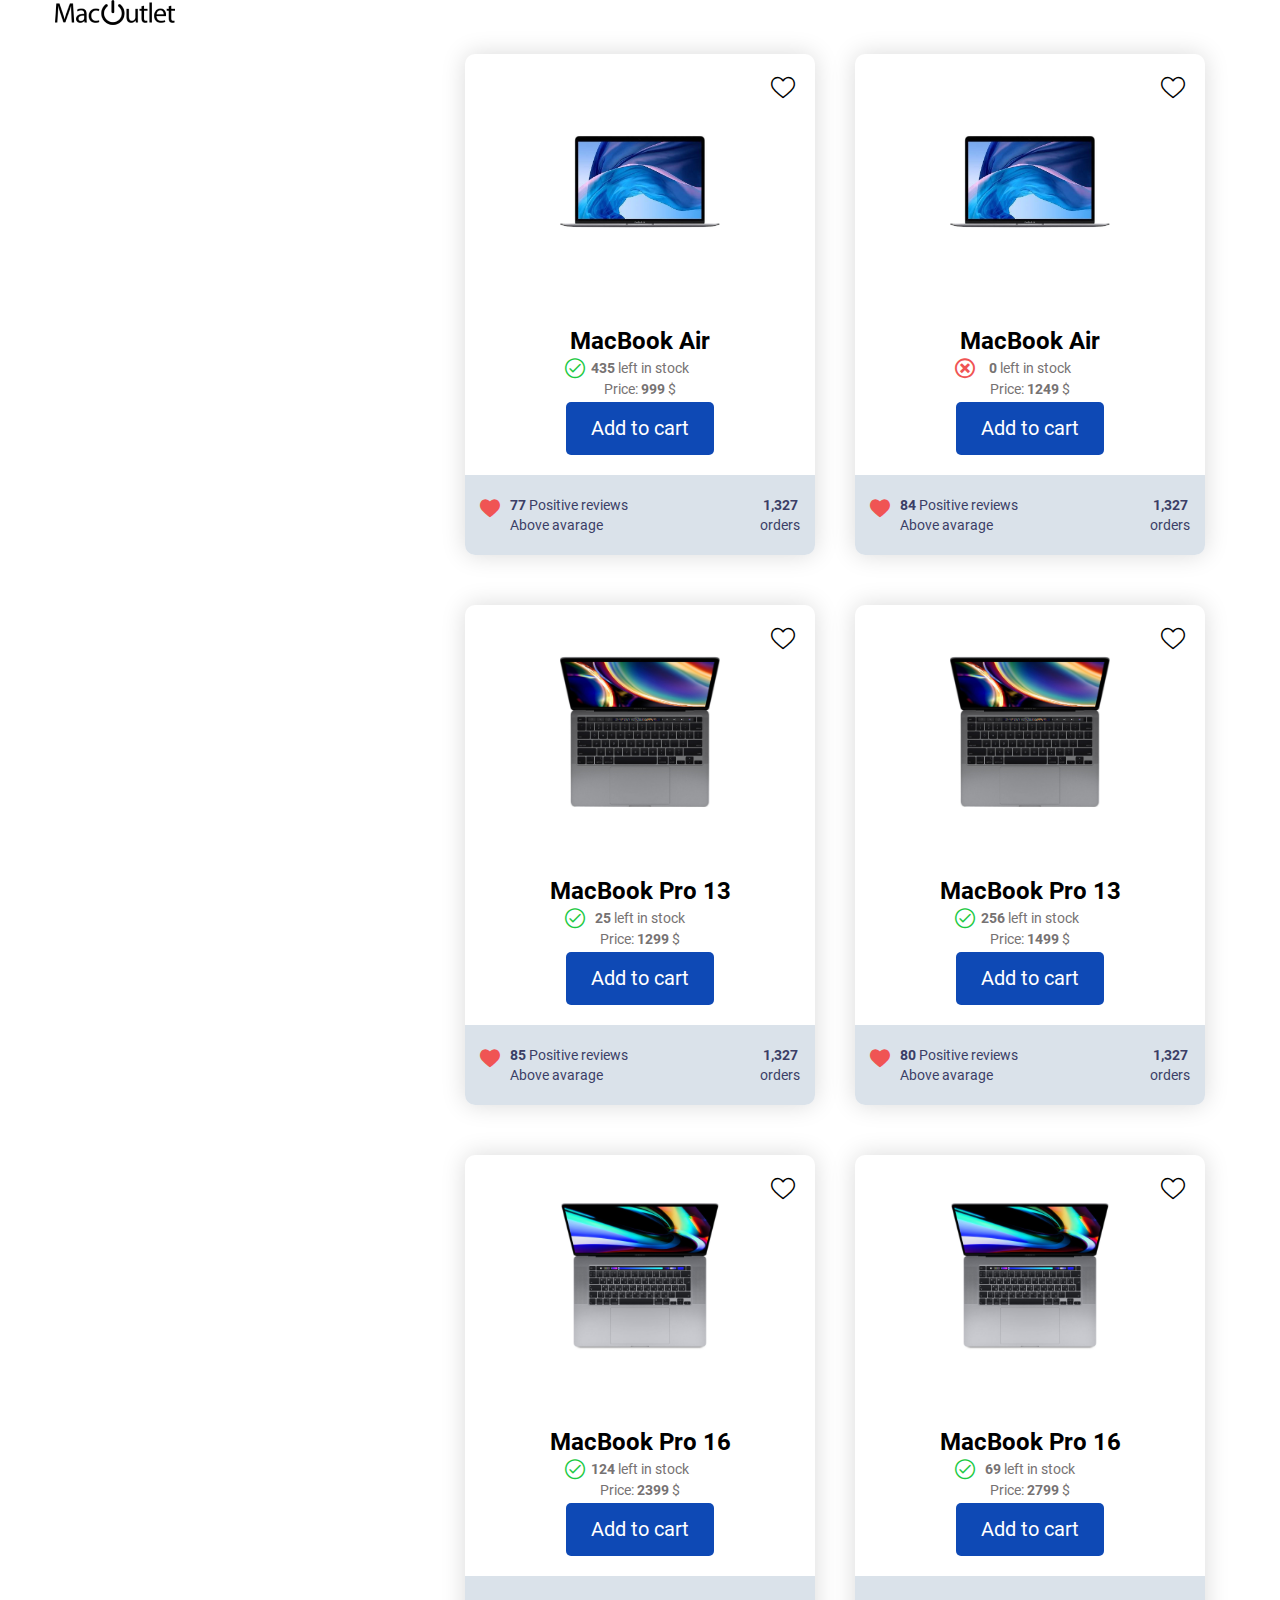
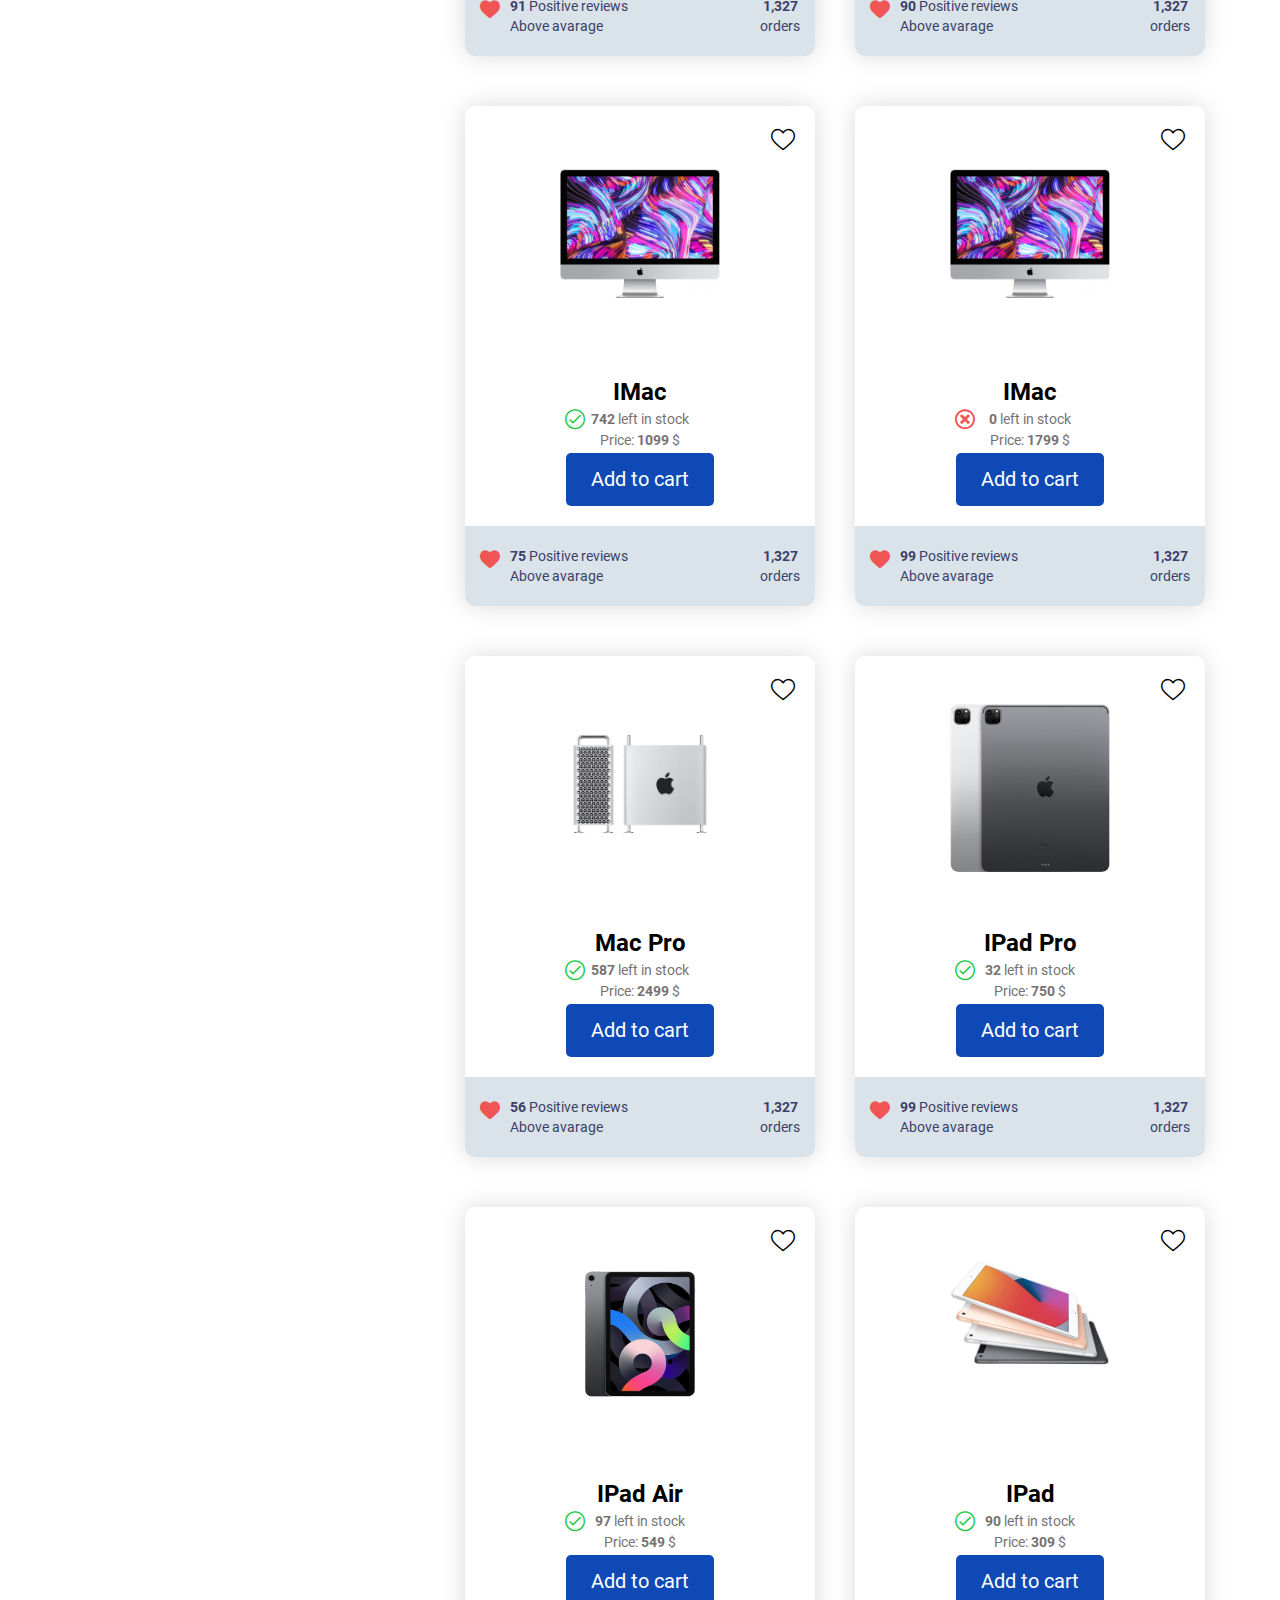
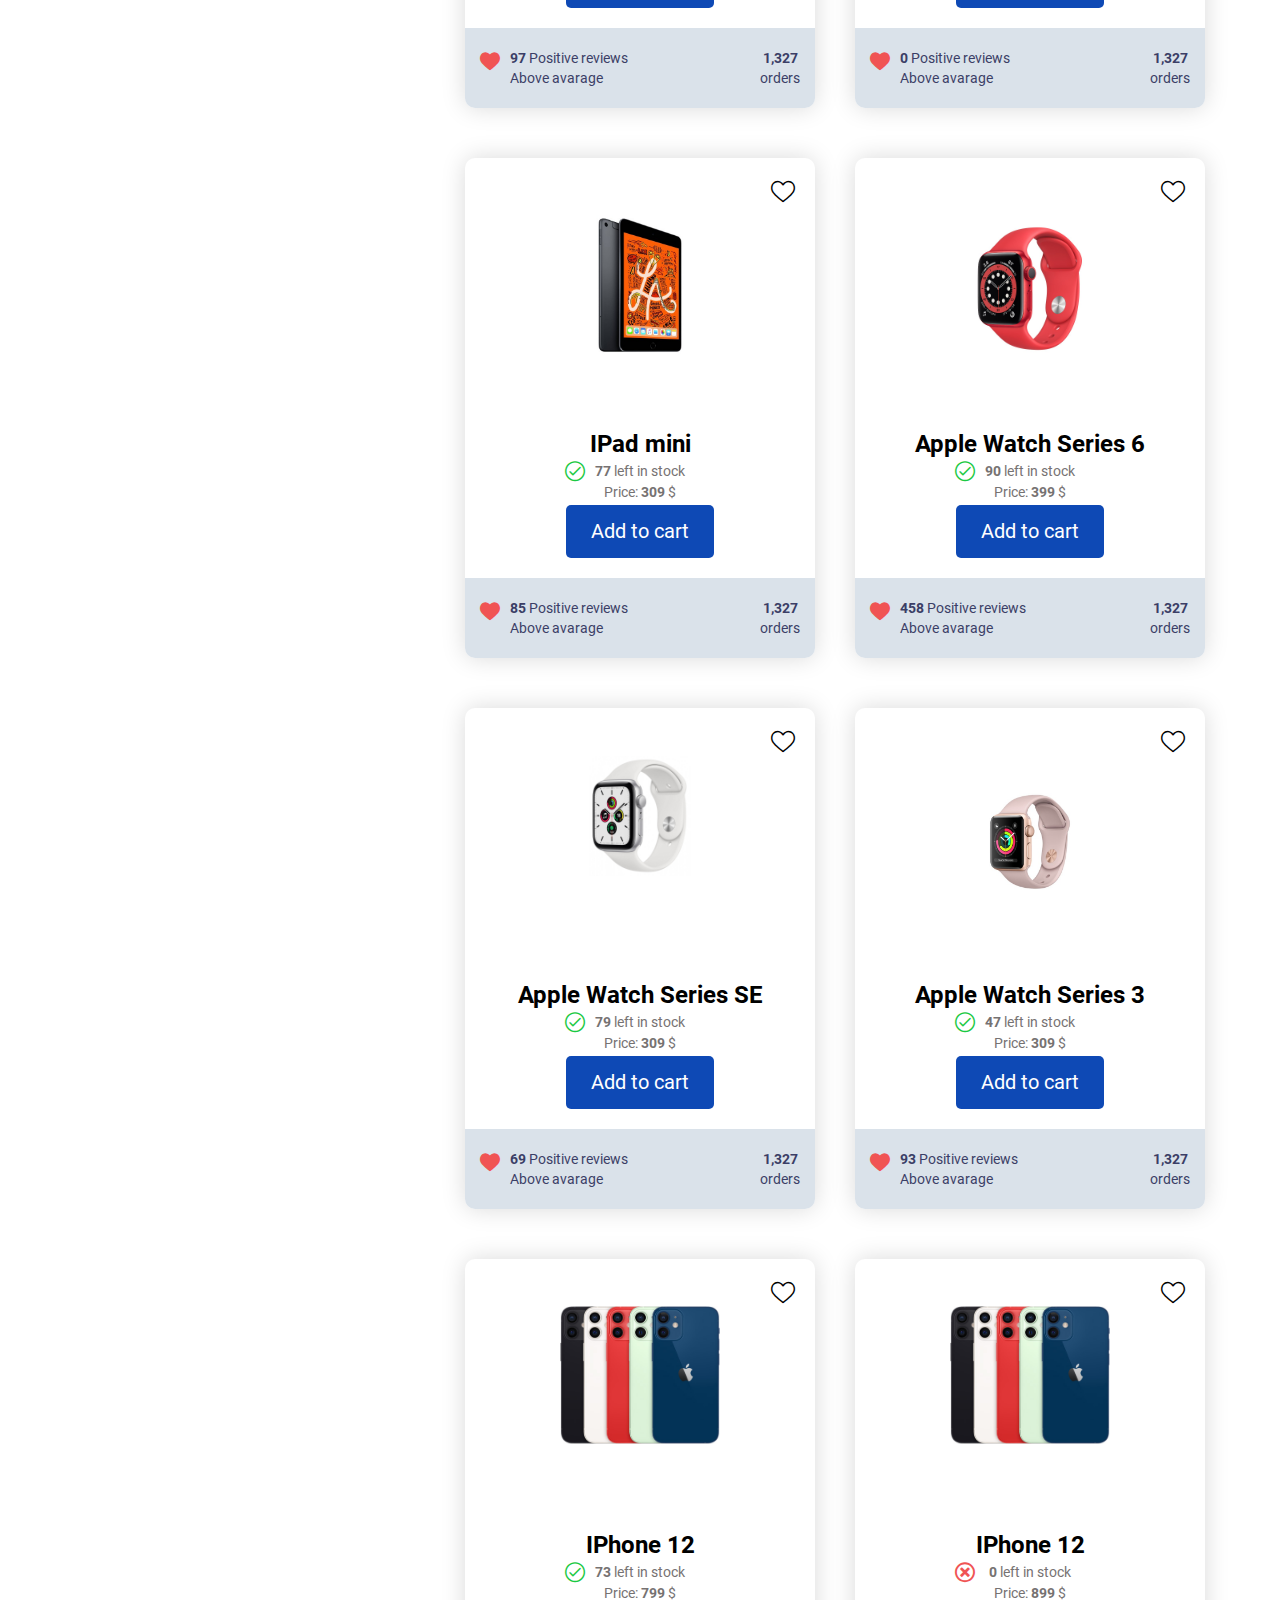
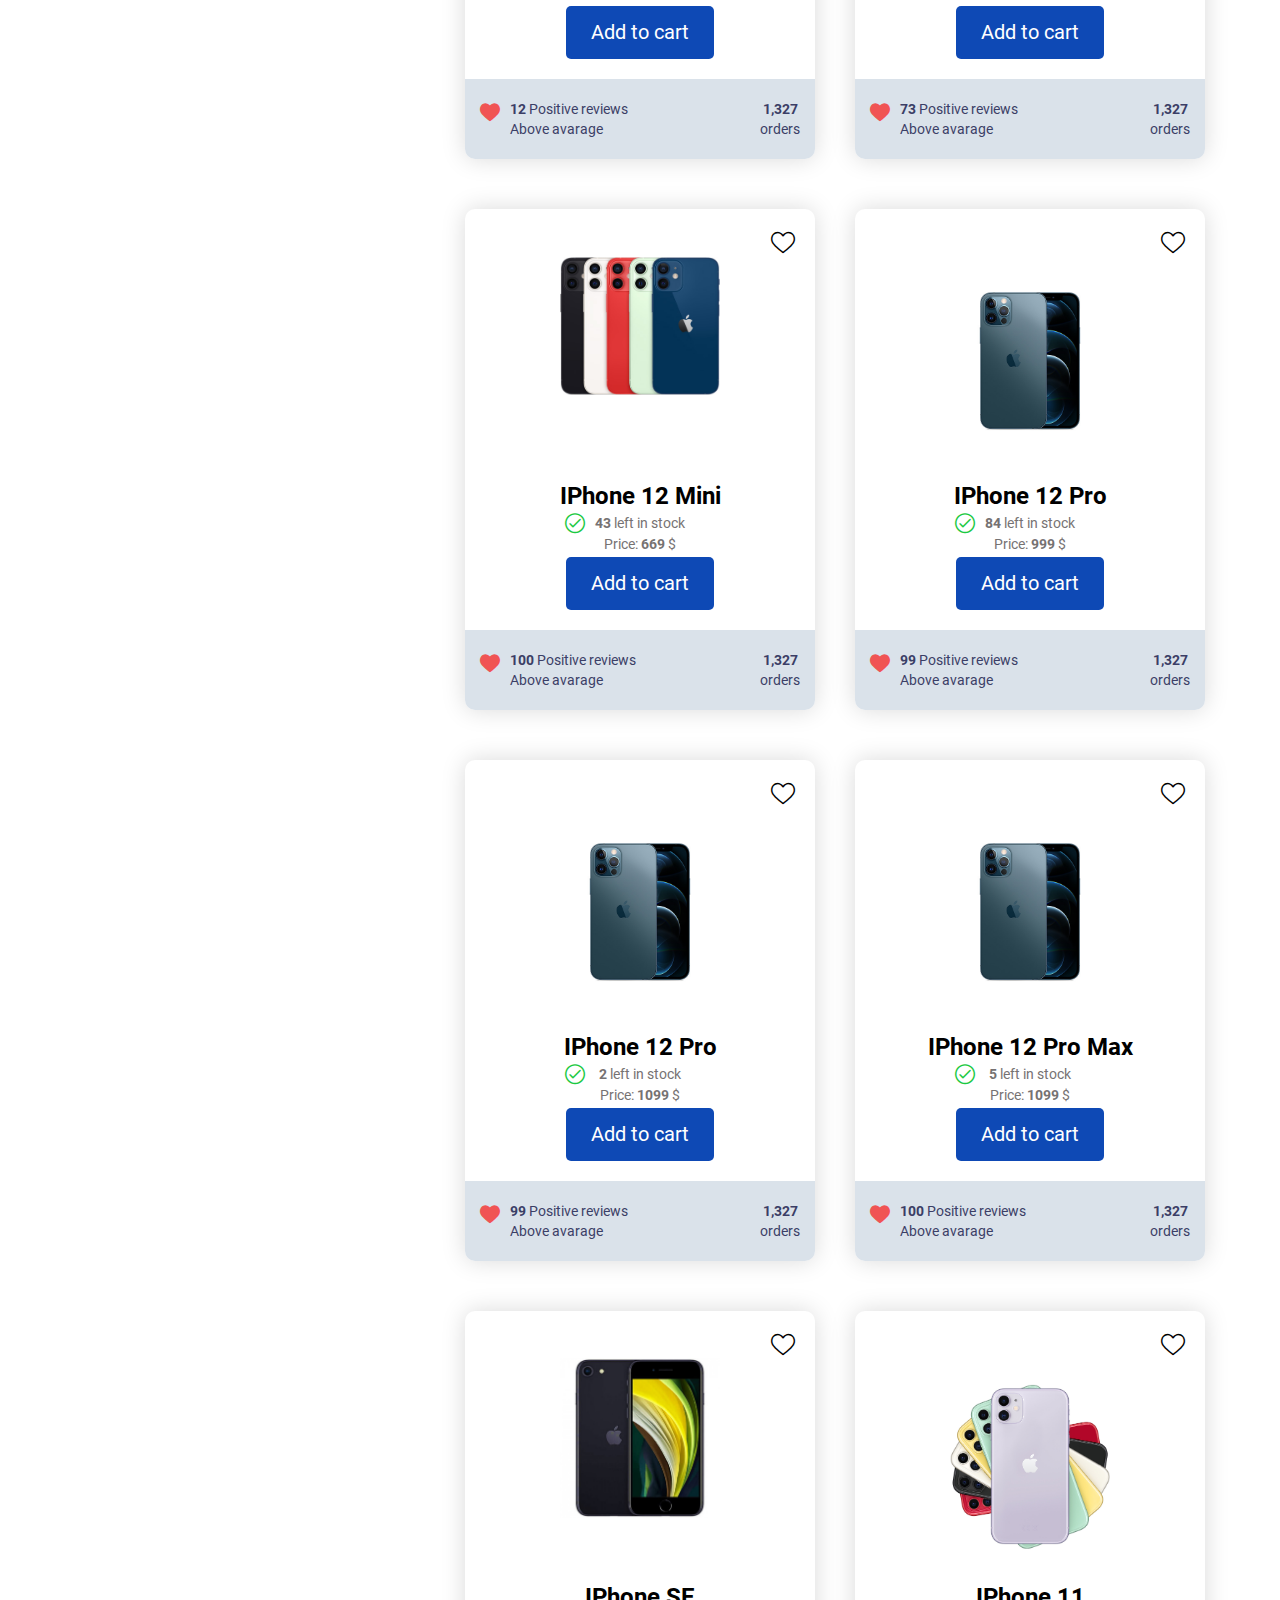
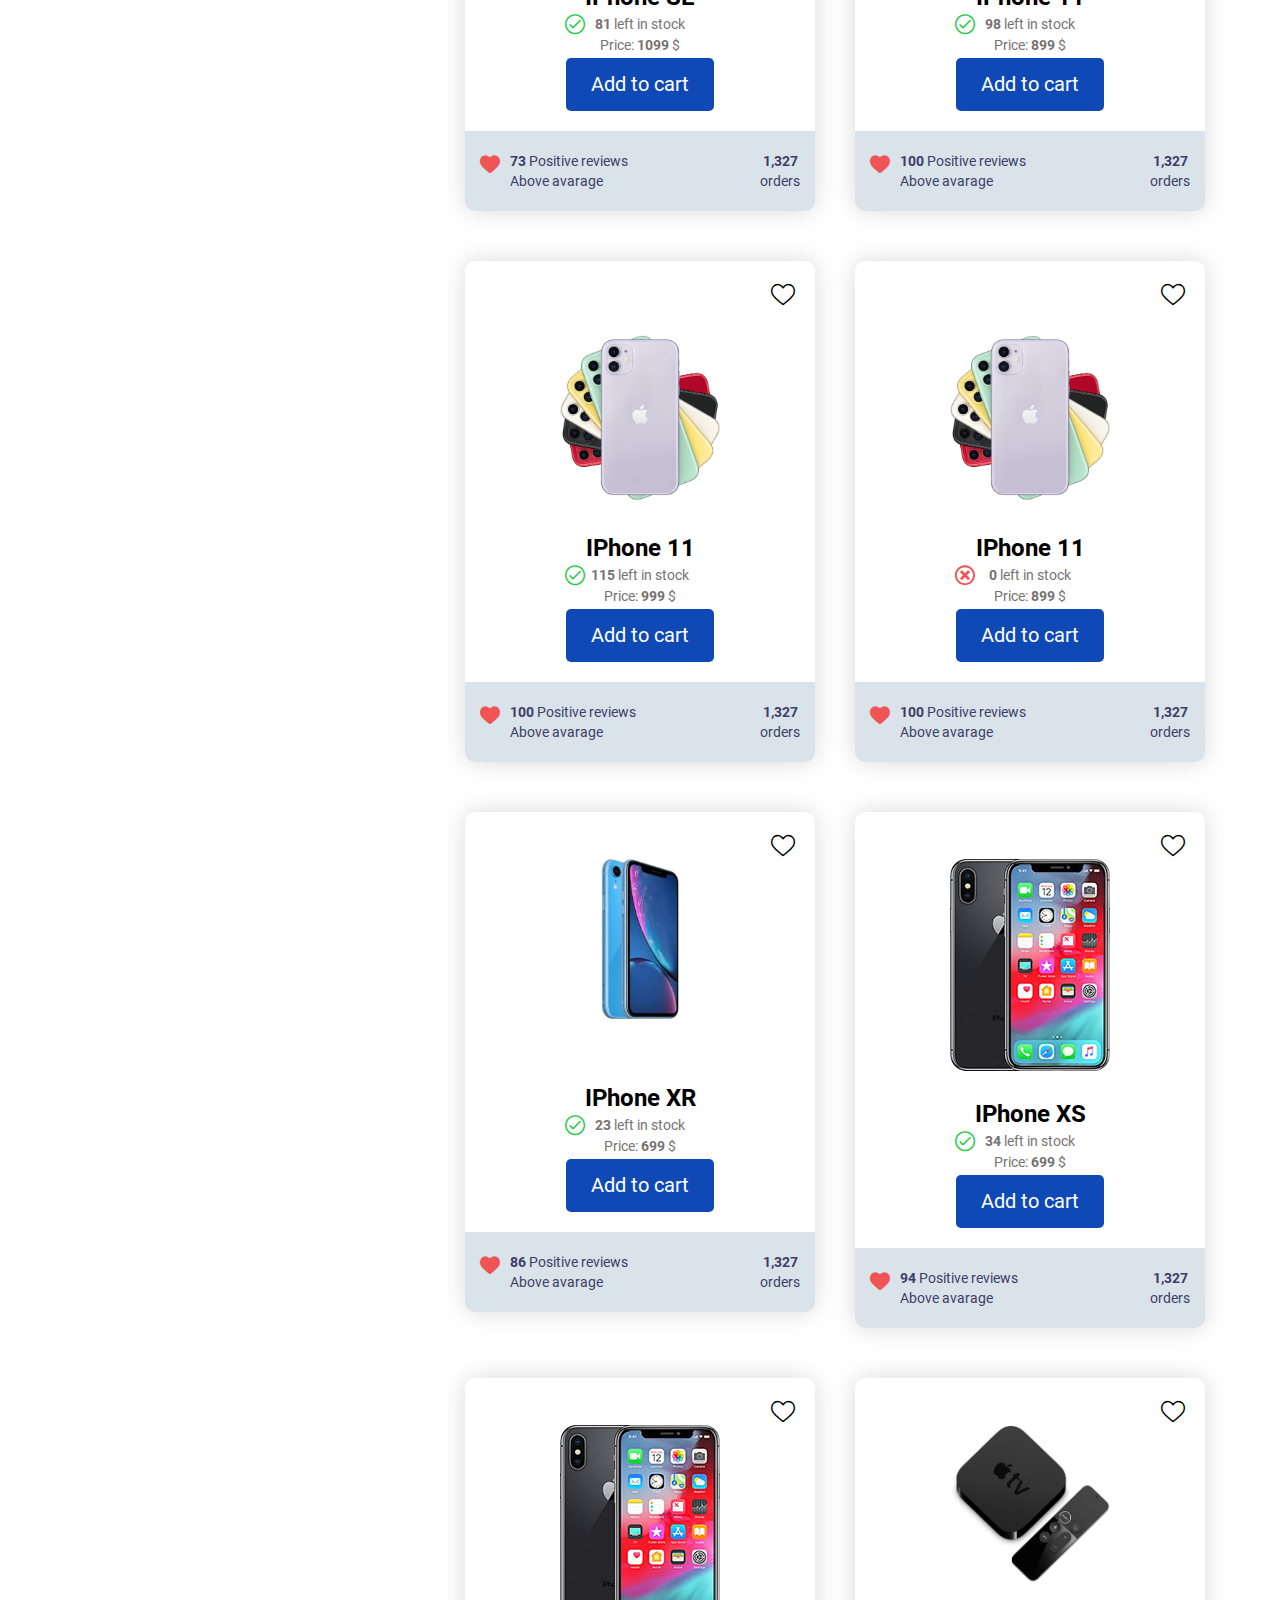
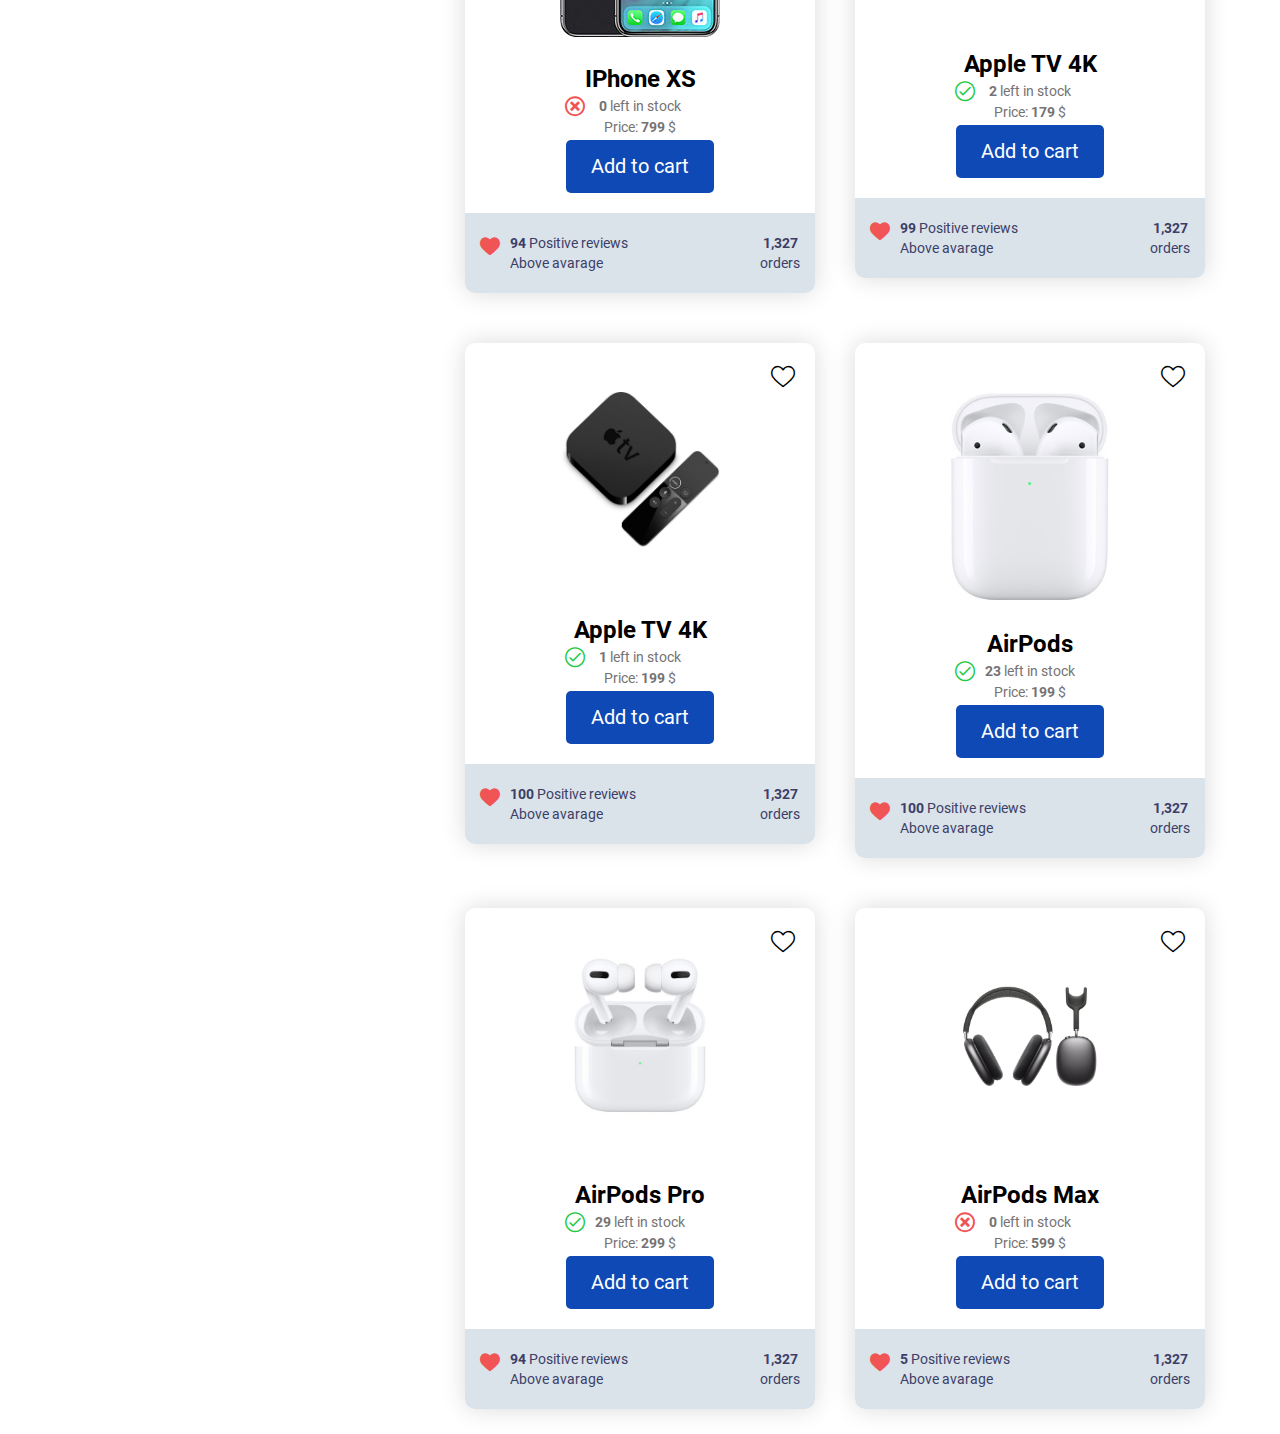
==== markup/index.html @ 5e46ef2f "files created" ====
<!DOCTYPE html>
<html lang="en">
	<head>
		<meta charset="UTF-8">
        <meta name="viewport" content="width=device-width, initial-scale=1.0">
		<title>MacOutlet</title>
        <link rel="shortcut icon" href="../images/logo.png" type="image/x-icon">
        <link rel="stylesheet" href="../css/main.css">
	</head>
	<body>
        <div class="wrapper">
            <header class="header">
                <div class="container">
                    <div class="header__body">
                        <a href="#" target="_blank" class="logo"><img src="../images/logo.png" alt="MacOutlet logo"></a>
                    </div>
                </div>
            </header>
            <main class="main">
                <div class="container">
                    <div class="cards text-align-center">
                        <div class="cards__filter"></div>
                        <div class="cards__body">
                        </div>
                    </div>
                </div>
            </main>
        </div>
        <script src="../js/items"></script>
        <script src="../js/main.js"></script>
    </body>
</html>
---- css/main.css ----
@font-face {
  font-family: 'roboto';
  font-style: normal;
  font-weight: 400;
  src: url("../fonts/roboto-v27-latin-regular.eot");
  src: local(""), url("../fonts/roboto/roboto-v27-latin-regular.eot?#iefix") format("embedded-opentype"), url("../fonts/roboto/roboto-v27-latin-regular.woff2") format("woff2"), url("../fonts/roboto/roboto-v27-latin-regular.woff") format("woff"), url("../fonts/roboto/roboto-v27-latin-regular.ttf") format("truetype"), url("../fonts/roboto/roboto-v27-latin-regular.svg#Roboto") format("svg");
}

@font-face {
  font-family: 'roboto';
  font-style: normal;
  font-weight: 700;
  src: url("../fonts/roboto-v27-latin-700.eot");
  src: local(""), url("../fonts/roboto/roboto-v27-latin-700.eot?#iefix") format("embedded-opentype"), url("../fonts/roboto/roboto-v27-latin-700.woff2") format("woff2"), url("../fonts/roboto/roboto-v27-latin-700.woff") format("woff"), url("../fonts/roboto/roboto-v27-latin-700.ttf") format("truetype"), url("../fonts/roboto/roboto-v27-latin-700.svg#Roboto") format("svg");
}

@font-face {
  font-family: 'icomoon';
  src: url("../fonts/icomoon/icomoon.eot?f5brnf");
  src: url("../fonts/icomoon/icomoon.eot?f5brnf#iefix") format("embedded-opentype"), url("../fonts/icomoon/icomoon.ttf?f5brnf") format("truetype"), url("../fonts/icomoon/icomoon.woff?f5brnf") format("woff"), url("../fonts/icomoon/icomoon.svg?f5brnf#icomoon") format("svg");
  font-weight: normal;
  font-style: normal;
  font-display: block;
}

[class^="icon-"], [class*=" icon-"] {
  font-family: 'icomoon' !important;
  font-style: normal;
  font-weight: normal;
  font-variant: normal;
  text-transform: none;
  line-height: 1;
  -webkit-font-smoothing: antialiased;
  -moz-osx-font-smoothing: grayscale;
}

.icon-cart:before {
  content: "\e900";
}

.icon-check:before {
  content: "\e901";
}

.icon-filter:before {
  content: "\e902";
}

.icon-heart:before {
  content: "\e903";
}

.icon-heart1:before {
  content: "\e904";
}

.icon-settings:before {
  content: "\e905";
}

.icon-cancel-circle:before {
  content: "\ea0d";
}

*,
*:after,
*:before {
  -webkit-box-sizing: border-box;
          box-sizing: border-box;
}

* {
  margin: 0;
  padding: 0;
}

html {
  line-height: 1.15;
  /* 1 */
  -webkit-text-size-adjust: 100%;
  /* 2 */
}

body {
  margin: 0;
}

main {
  display: block;
}

h1 {
  font-size: 2em;
  margin: 0.67em 0;
}

hr {
  -webkit-box-sizing: content-box;
          box-sizing: content-box;
  height: 0;
  overflow: visible;
}

pre {
  font-family: monospace, monospace;
  font-size: 1em;
}

a {
  background-color: transparent;
}

abbr[title] {
  border-bottom: none;
  text-decoration: underline;
  -webkit-text-decoration: underline dotted;
          text-decoration: underline dotted;
}

b,
strong {
  font-weight: bolder;
}

code,
kbd,
samp {
  font-family: monospace, monospace;
  font-size: 1em;
}

small {
  font-size: 80%;
}

sub,
sup {
  font-size: 75%;
  line-height: 0;
  position: relative;
  vertical-align: baseline;
}

sub {
  bottom: -0.25em;
}

sup {
  top: -0.5em;
}

img {
  border-style: none;
}

button,
input,
optgroup,
select,
textarea {
  font-family: inherit;
  font-size: 100%;
  line-height: 1.15;
  margin: 0;
}

button,
input {
  overflow: visible;
}

button,
select {
  text-transform: none;
}

button,
[type="button"],
[type="reset"],
[type="submit"] {
  -webkit-appearance: button;
}

button::-moz-focus-inner,
[type="button"]::-moz-focus-inner,
[type="reset"]::-moz-focus-inner,
[type="submit"]::-moz-focus-inner {
  border-style: none;
  padding: 0;
}

button:-moz-focusring,
[type="button"]:-moz-focusring,
[type="reset"]:-moz-focusring,
[type="submit"]:-moz-focusring {
  outline: 1px dotted ButtonText;
}

fieldset {
  padding: 0.35em 0.75em 0.625em;
}

legend {
  -webkit-box-sizing: border-box;
          box-sizing: border-box;
  color: inherit;
  display: table;
  max-width: 100%;
  padding: 0;
  white-space: normal;
}

progress {
  vertical-align: baseline;
}

textarea {
  overflow: auto;
}

[type="checkbox"],
[type="radio"] {
  -webkit-box-sizing: border-box;
          box-sizing: border-box;
  padding: 0;
}

[type="number"]::-webkit-inner-spin-button,
[type="number"]::-webkit-outer-spin-button {
  height: auto;
}

[type="search"] {
  -webkit-appearance: textfield;
  outline-offset: -2px;
}

[type="search"]::-webkit-search-decoration {
  -webkit-appearance: none;
}

::-webkit-file-upload-button {
  -webkit-appearance: button;
  font: inherit;
}

details {
  display: block;
}

summary {
  display: list-item;
}

template {
  display: none;
}

[hidden] {
  display: none;
}

body {
  display: -webkit-box;
  display: -ms-flexbox;
  display: flex;
  -webkit-box-orient: vertical;
  -webkit-box-direction: normal;
      -ms-flex-direction: column;
          flex-direction: column;
  -webkit-box-pack: justify;
      -ms-flex-pack: justify;
          justify-content: space-between;
  min-width: 320px;
  min-height: 100vh;
  font-size: 14px;
  font-weight: 400;
  font-family: "roboto";
}

.wrapper {
  overflow: hidden;
  width: 100%;
}

.container {
  max-width: 1200px;
  padding: 0 15px;
  margin: 0 auto;
}

.text-align-center {
  text-align: center;
}

.cards {
  display: -webkit-box;
  display: -ms-flexbox;
  display: flex;
  -webkit-box-pack: justify;
      -ms-flex-pack: justify;
          justify-content: space-between;
}

.cards__filter {
  -webkit-box-flex: 0;
      -ms-flex: 0 0 calc(100% / 3);
          flex: 0 0 calc(100% / 3);
}

.cards__body {
  display: -webkit-box;
  display: -ms-flexbox;
  display: flex;
  -ms-flex-wrap: wrap;
      flex-wrap: wrap;
  -webkit-box-pack: justify;
      -ms-flex-pack: justify;
          justify-content: space-between;
  -webkit-box-flex: 0;
      -ms-flex: 0 0 calc(100% / 3 * 2);
          flex: 0 0 calc(100% / 3 * 2);
}

.cards__item {
  padding: 25px 20px;
  -webkit-box-flex: 0;
      -ms-flex: 0 0 100%;
          flex: 0 0 100%;
}

@media (min-width: 768px) {
  .cards__item {
    -webkit-box-flex: 0;
        -ms-flex: 0 0 calc(100% / 2);
            flex: 0 0 calc(100% / 2);
  }
}

.card {
  display: -webkit-box;
  display: -ms-flexbox;
  display: flex;
  -webkit-box-orient: vertical;
  -webkit-box-direction: normal;
      -ms-flex-direction: column;
          flex-direction: column;
  padding: 20px 0 0;
  -webkit-box-shadow: 0px 0px 25px rgba(0, 0, 0, 0.15);
          box-shadow: 0px 0px 25px rgba(0, 0, 0, 0.15);
  border-radius: 10px;
  overflow: hidden;
}

.card__like {
  -ms-flex-item-align: end;
      align-self: flex-end;
  margin: 0 20px 0 0;
  font-size: 24px;
  font-family: "icomoon";
  background: transparent;
  border: none;
  cursor: pointer;
}

.card__like_active {
  color: #f05454;
}

.card__visual {
  margin: 0 0 25px;
  min-height: 200px;
}

.card__visual img {
  width: 160px;
}

.card__title {
  margin: 0 0 5px;
  font-size: 24px;
  font-weight: 700;
  line-height: 28px;
}

.card__stock, .card__price {
  position: relative;
  margin: 0 0 5px;
  line-height: 16px;
  color: #767272;
}

.card__stock-icon {
  position: absolute;
  top: 50%;
  left: 50%;
  -webkit-transform: translate(-375%, -50%);
          transform: translate(-375%, -50%);
  font-size: 20px;
  font-family: "icomoon";
  color: #1bc943;
}

.card__stock-icon_checked {
  color: #1bc943;
}

.card__stock-icon_empty {
  color: #f05454;
}

.card__stock-amount, .card__price-amount {
  font-weight: 700;
}

.card__button {
  padding: 15px 25px;
  color: #fff;
  background: #0e49b5;
  border-radius: 5px;
  cursor: pointer;
  -webkit-transition: all 0.5s;
  transition: all 0.5s;
  margin: 0 0 20px;
  font-size: 20px;
  border: none;
}

.card__button:active {
  background: #ddd;
}

.card__button:hover {
  background: #092e74;
}

.card__footer {
  display: -webkit-box;
  display: -ms-flexbox;
  display: flex;
  -webkit-box-flex: 1;
      -ms-flex-positive: 1;
          flex-grow: 1;
  -webkit-box-pack: justify;
      -ms-flex-pack: justify;
          justify-content: space-between;
  padding: 20px 15px;
  background: #dae2ea;
}

.card__reviews {
  position: relative;
  padding: 0 0 0 30px;
  text-align: left;
  line-height: 20px;
  color: #3b3e66;
}

.card__reviews:before {
  position: absolute;
  content: "\e904";
  top: 0;
  left: 0;
  -webkit-transform: translate(0, 15%);
          transform: translate(0, 15%);
  font-size: 20px;
  font-family: "icomoon";
  color: #f05454;
}

.card__orders {
  line-height: 20px;
  color: #3b3e66;
}

.card__reviews-amount, .card__orders-amount {
  font-weight: 700;
}
/*# sourceMappingURL=main.css.map */
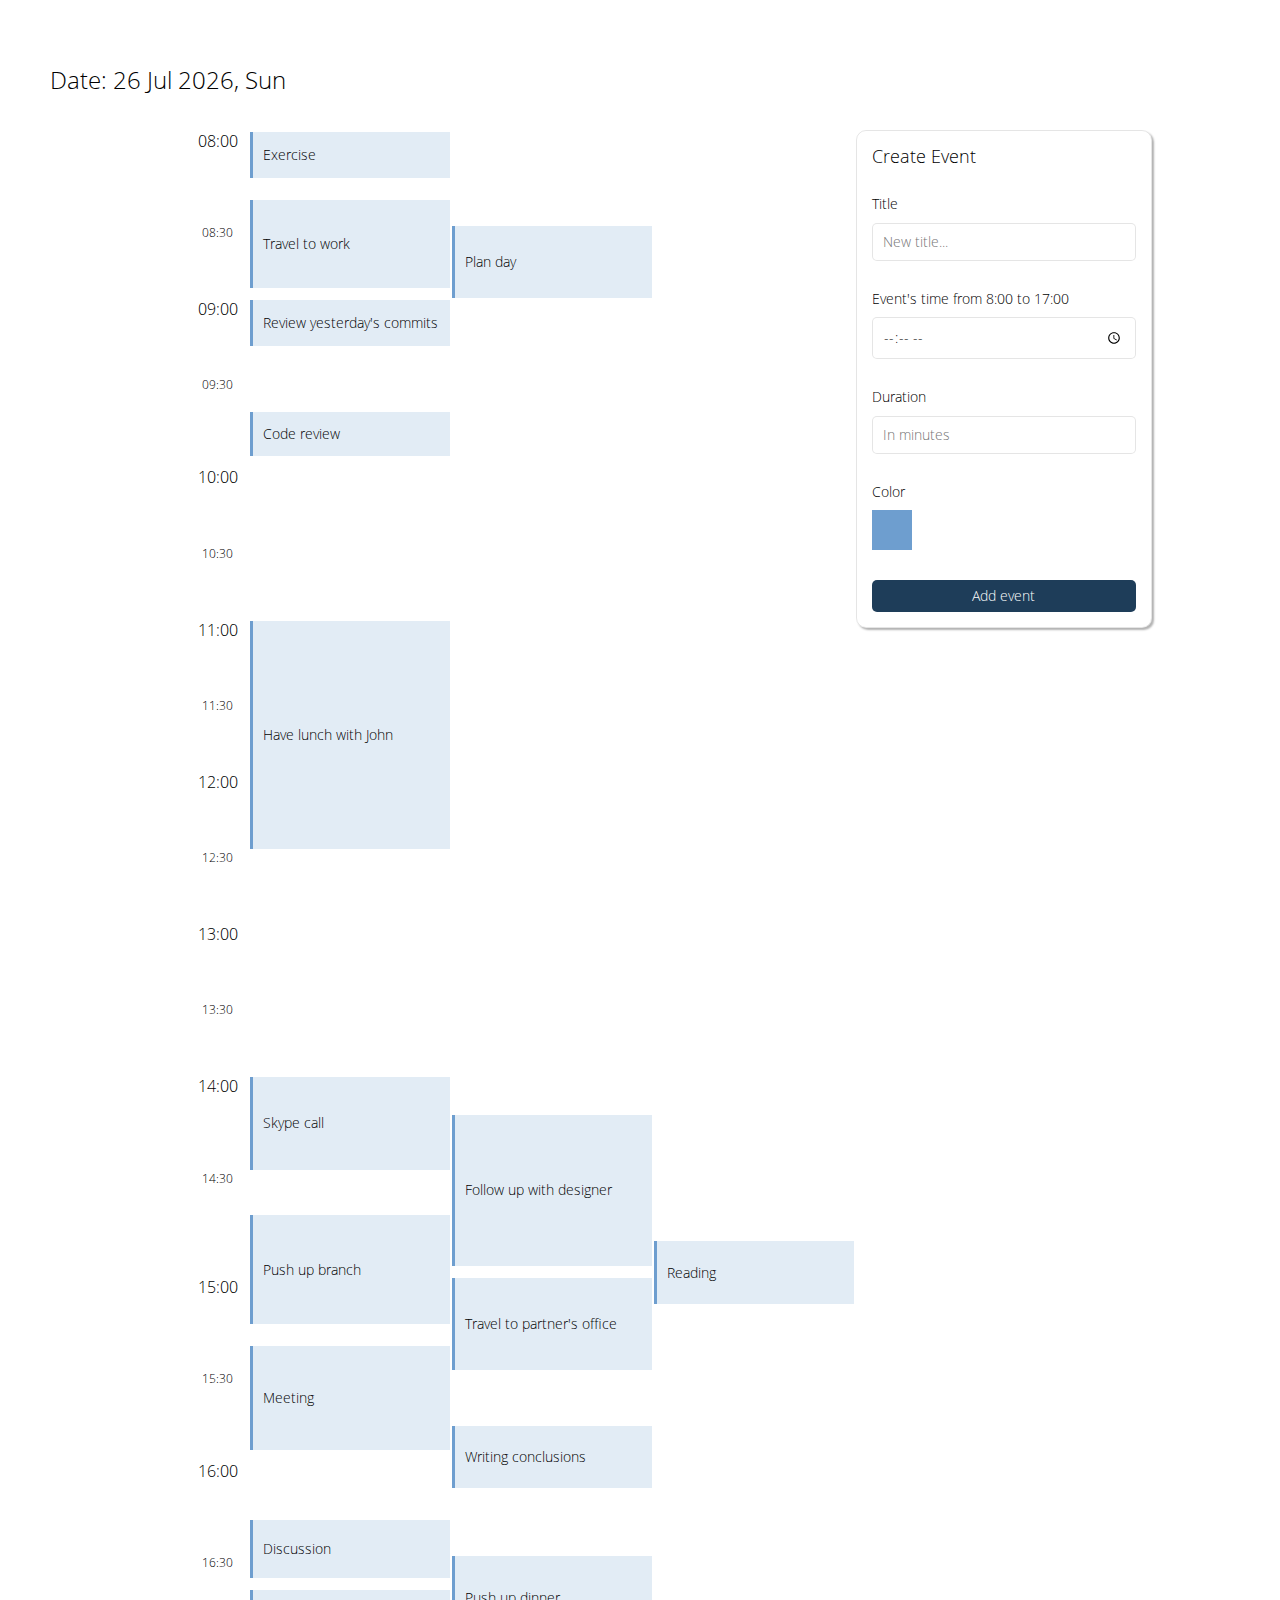
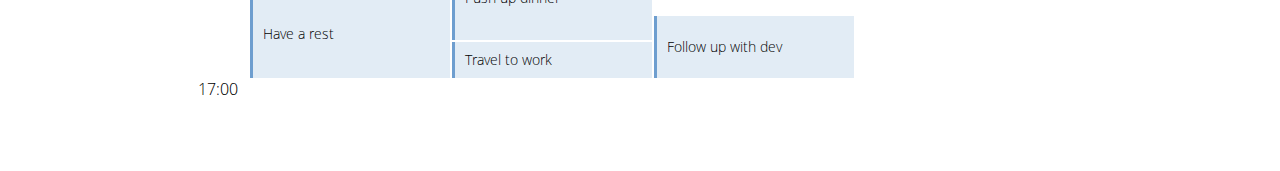
==== commit d115ddcc: "files created" ====
--- a/markup/index.html
+++ b/markup/index.html
@@ -1,32 +1,55 @@
-<!DOCTYPE html>
+<!doctype html>
 <html lang="en">
-	<head>
-		<meta charset="UTF-8">
-        <meta name="viewport" content="width=device-width, initial-scale=1.0">
-		<title>MacOutlet</title>
-        <link rel="shortcut icon" href="../images/logo.png" type="image/x-icon">
+    <head>
+        <meta charset="UTF-8">
+        <meta name="viewport"
+        content="width=device-width, user-scalable=no, initial-scale=1.0, maximum-scale=1.0, minimum-scale=1.0">
+        <meta http-equiv="X-UA-Compatible" content="ie=edge">
+        <link rel="shortcut icon" href="../images/nix-solutions.png" type="image/x-icon">
         <link rel="stylesheet" href="../css/main.css">
-	</head>
-	<body>
+        <title>Сalendar application</title>
+    </head>
+    <body>
         <div class="wrapper">
             <header class="header">
-                <div class="container">
-                    <div class="header__body">
-                        <a href="#" target="_blank" class="logo"><img src="../images/logo.png" alt="MacOutlet logo"></a>
+                <h1 class="header__title">Date: </h1>
+            </header>
+            <main id="main" class="container">
+                <div class="calendar">
+                    <div class="calendar__body">
+                        <div class="calendar__events-time"></div>
+                        <div class="calendar__events-desc"></div>
+                    </div>
+                    <div class="calendar__form">
+                        <form class="form" id="tasksForm">
+                            <h2 class="form__title">Create Event</h2>
+                            <div class="form__body">
+                                <label class="form__label">
+                                    Title
+                                    <input class="form__input" type="text" id="form__title-input" placeholder="New title...">
+                                </label>
+                                <label class="form__label">
+                                    Event's time from 8:00 to 17:00
+                                    <input class="form__input" type="time" id="form__time-input">
+                                </label>
+                                <label class="form__label">
+                                    Duration
+                                    <input class="form__input" type="number" id="form__duration-input" placeholder="In minutes">
+                                </label>
+                                <label class="form__label">
+                                    Color
+                                    <input type="color" id="form__color-input" value="#6e9ecf">
+                                </label>
+                                <button class="button form__button" id="form__add-button">Add event</button>
+                            </div>
+                        </form>
                     </div>
                 </div>
-            </header>
-            <main class="main">
-                <div class="container">
-                    <div class="cards text-align-center">
-                        <div class="cards__filter"></div>
-                        <div class="cards__body">
-                        </div>
-                    </div>
-                </div>
+                <div class="calendar__notification calendar__notification-hidden"></div>
             </main>
         </div>
-        <script src="../js/items"></script>
-        <script src="../js/main.js"></script>
+        <script src="../js/eventsArr.js"></script>
+		<script src="../js/eventCalendar.js"></script>
+        <script src="../js/instance.js"></script>
     </body>
-</html> +</html>--- a/css/main.css
+++ b/css/main.css
@@ -1,65 +1,9 @@
 @font-face {
-  font-family: 'roboto';
+  font-family: 'opensans';
   font-style: normal;
-  font-weight: 400;
-  src: url("../fonts/roboto-v27-latin-regular.eot");
-  src: local(""), url("../fonts/roboto/roboto-v27-latin-regular.eot?#iefix") format("embedded-opentype"), url("../fonts/roboto/roboto-v27-latin-regular.woff2") format("woff2"), url("../fonts/roboto/roboto-v27-latin-regular.woff") format("woff"), url("../fonts/roboto/roboto-v27-latin-regular.ttf") format("truetype"), url("../fonts/roboto/roboto-v27-latin-regular.svg#Roboto") format("svg");
-}
-
-@font-face {
-  font-family: 'roboto';
-  font-style: normal;
-  font-weight: 700;
-  src: url("../fonts/roboto-v27-latin-700.eot");
-  src: local(""), url("../fonts/roboto/roboto-v27-latin-700.eot?#iefix") format("embedded-opentype"), url("../fonts/roboto/roboto-v27-latin-700.woff2") format("woff2"), url("../fonts/roboto/roboto-v27-latin-700.woff") format("woff"), url("../fonts/roboto/roboto-v27-latin-700.ttf") format("truetype"), url("../fonts/roboto/roboto-v27-latin-700.svg#Roboto") format("svg");
-}
-
-@font-face {
-  font-family: 'icomoon';
-  src: url("../fonts/icomoon/icomoon.eot?f5brnf");
-  src: url("../fonts/icomoon/icomoon.eot?f5brnf#iefix") format("embedded-opentype"), url("../fonts/icomoon/icomoon.ttf?f5brnf") format("truetype"), url("../fonts/icomoon/icomoon.woff?f5brnf") format("woff"), url("../fonts/icomoon/icomoon.svg?f5brnf#icomoon") format("svg");
-  font-weight: normal;
-  font-style: normal;
-  font-display: block;
-}
-
-[class^="icon-"], [class*=" icon-"] {
-  font-family: 'icomoon' !important;
-  font-style: normal;
-  font-weight: normal;
-  font-variant: normal;
-  text-transform: none;
-  line-height: 1;
-  -webkit-font-smoothing: antialiased;
-  -moz-osx-font-smoothing: grayscale;
-}
-
-.icon-cart:before {
-  content: "\e900";
-}
-
-.icon-check:before {
-  content: "\e901";
-}
-
-.icon-filter:before {
-  content: "\e902";
-}
-
-.icon-heart:before {
-  content: "\e903";
-}
-
-.icon-heart1:before {
-  content: "\e904";
-}
-
-.icon-settings:before {
-  content: "\e905";
-}
-
-.icon-cancel-circle:before {
-  content: "\ea0d";
+  font-weight: 300;
+  src: url("../fonts/openSans/openSans300.eot");
+  src: url("../fonts/openSans/openSans300.eot?#iefix") format("embedded-opentype"), url("../fonts/openSans/openSans300.woff2") format("woff2"), url("../fonts/openSans/openSans300.woff") format("woff"), url("../fonts/openSans/openSans300.ttf") format("truetype"), url("../fonts/openSans/openSans300.svg#opensans") format("svg");
 }
 
 *,
@@ -271,11 +215,14 @@
   -webkit-box-pack: justify;
       -ms-flex-pack: justify;
           justify-content: space-between;
+  padding: 50px;
   min-width: 320px;
   min-height: 100vh;
   font-size: 14px;
-  font-weight: 400;
-  font-family: "roboto";
+  font-weight: 300;
+  font-family: "opensans";
+  -webkit-transition: 0.5s ease;
+  transition: 0.5s ease;
 }
 
 .wrapper {
@@ -283,17 +230,62 @@
   width: 100%;
 }
 
+.header__title {
+  font-size: 24px;
+  font-weight: 400;
+}
+
 .container {
-  max-width: 1200px;
+  display: -webkit-box;
+  display: -ms-flexbox;
+  display: flex;
+  -webkit-box-pack: center;
+      -ms-flex-pack: center;
+          justify-content: center;
+  max-width: 2100px;
+  margin: 0 auto;
   padding: 0 15px;
-  margin: 0 auto;
-}
-
-.text-align-center {
+}
+
+.button {
+  width: 100%;
+  padding: 8px;
+  border-radius: 5px;
+  background-color: #1e3d59;
+  color: #fff;
+  border: none;
+  cursor: pointer;
+}
+
+.button:hover {
+  background: rgba(30, 61, 89, 0.95);
+}
+
+.text-center {
   text-align: center;
 }
 
-.cards {
+.fs12 {
+  font-size: 12px;
+}
+
+.fs16 {
+  font-size: 16px;
+}
+
+.visibility-hidden {
+  visibility: hidden;
+}
+
+.display-none {
+  display: none;
+}
+
+table {
+  margin: 20px auto;
+}
+
+.calendar {
   display: -webkit-box;
   display: -ms-flexbox;
   display: flex;
@@ -302,42 +294,49 @@
           justify-content: space-between;
 }
 
-.cards__filter {
+.calendar__body {
+  -webkit-box-flex: 0;
+      -ms-flex: 0 0 calc(100% / 3 * 2);
+          flex: 0 0 calc(100% / 3 * 2);
+}
+
+.calendar__events-desc {
+  position: relative;
+  padding: 10px;
+  max-width: 200px;
+  min-width: 200px;
+  text-overflow: ellipsis;
+  white-space: nowrap;
+  overflow: hidden;
+}
+
+.calendar__events-desc:hover .calendar__delete-button:before {
+  opacity: 1;
+  visibility: visible;
+}
+
+.calendar__delete-button:before {
+  content: "\2716";
+  position: absolute;
+  top: 0;
+  right: 0;
+  -webkit-transform: translate(-15%, 1%);
+          transform: translate(-15%, 1%);
+  font-size: 18px;
+  color: #1e3d59;
+  cursor: pointer;
+  visibility: hidden;
+  opacity: 0;
+}
+
+.calendar__form {
   -webkit-box-flex: 0;
       -ms-flex: 0 0 calc(100% / 3);
           flex: 0 0 calc(100% / 3);
 }
 
-.cards__body {
-  display: -webkit-box;
-  display: -ms-flexbox;
-  display: flex;
-  -ms-flex-wrap: wrap;
-      flex-wrap: wrap;
-  -webkit-box-pack: justify;
-      -ms-flex-pack: justify;
-          justify-content: space-between;
-  -webkit-box-flex: 0;
-      -ms-flex: 0 0 calc(100% / 3 * 2);
-          flex: 0 0 calc(100% / 3 * 2);
-}
-
-.cards__item {
-  padding: 25px 20px;
-  -webkit-box-flex: 0;
-      -ms-flex: 0 0 100%;
-          flex: 0 0 100%;
-}
-
-@media (min-width: 768px) {
-  .cards__item {
-    -webkit-box-flex: 0;
-        -ms-flex: 0 0 calc(100% / 2);
-            flex: 0 0 calc(100% / 2);
-  }
-}
-
-.card {
+.form {
+  position: relative;
   display: -webkit-box;
   display: -ms-flexbox;
   display: flex;
@@ -345,135 +344,102 @@
   -webkit-box-direction: normal;
       -ms-flex-direction: column;
           flex-direction: column;
-  padding: 20px 0 0;
-  -webkit-box-shadow: 0px 0px 25px rgba(0, 0, 0, 0.15);
-          box-shadow: 0px 0px 25px rgba(0, 0, 0, 0.15);
+  margin: 20px auto;
+  padding: 15px;
   border-radius: 10px;
+  border: 1px solid rgba(0, 0, 0, 0.1);
+  -webkit-box-shadow: 2px 2px 2px rgba(0, 0, 0, 0.3);
+          box-shadow: 2px 2px 2px rgba(0, 0, 0, 0.3);
+}
+
+.form__title {
+  font-size: 18px;
+  font-weight: 400;
+}
+
+.form__label {
+  display: block;
+  margin: 30px 0 0;
+  font-weight: 400;
+}
+
+.form__input {
+  margin: 5px 0 0;
+  padding: 10px;
+  width: 100%;
+  border: 1px solid rgba(0, 0, 0, 0.1);
+  border-radius: 5px;
+  outline: none;
+}
+
+.form__input::-webkit-outer-spin-button, .form__input::-webkit-inner-spin-button {
+  -webkit-appearance: none;
+          appearance: none;
+}
+
+.form__input:hover, .form__input:focus {
+  -webkit-box-shadow: 2px 2px 2px rgba(0, 0, 0, 0.3);
+          box-shadow: 2px 2px 2px rgba(0, 0, 0, 0.3);
+}
+
+.form__input,
+.form input[type='color'] {
+  display: block;
+  margin: 10px 0 0;
+}
+
+.form input[type='color'] {
+  -webkit-appearance: none;
+     -moz-appearance: none;
+          appearance: none;
+  width: 40px;
+  height: 40px;
+  border: none;
+}
+
+.form input[type='color']:hover {
+  -webkit-box-shadow: 2px 2px 2px rgba(0, 0, 0, 0.3);
+          box-shadow: 2px 2px 2px rgba(0, 0, 0, 0.3);
+}
+
+.form input[type='color']::-webkit-color-swatch-wrapper {
+  padding: 0;
+}
+
+.form input[type='color']::-webkit-color-swatch {
+  border: none;
+}
+
+.form__button {
+  margin: 30px 0 0;
+}
+
+.calendar__notification {
+  position: fixed;
+  top: 0;
+  right: 0;
+  -webkit-transform: translate(-4%, 25%);
+          transform: translate(-4%, 25%);
+  padding: 10px;
+  width: 400px;
+  white-space: nowrap;
+  text-overflow: ellipsis;
+  background: #1e3d59;
+  color: #fff;
+  border-radius: 5px;
   overflow: hidden;
 }
 
-.card__like {
-  -ms-flex-item-align: end;
-      align-self: flex-end;
-  margin: 0 20px 0 0;
-  font-size: 24px;
-  font-family: "icomoon";
-  background: transparent;
-  border: none;
-  cursor: pointer;
-}
-
-.card__like_active {
-  color: #f05454;
-}
-
-.card__visual {
-  margin: 0 0 25px;
-  min-height: 200px;
-}
-
-.card__visual img {
-  width: 160px;
-}
-
-.card__title {
-  margin: 0 0 5px;
-  font-size: 24px;
-  font-weight: 700;
-  line-height: 28px;
-}
-
-.card__stock, .card__price {
-  position: relative;
-  margin: 0 0 5px;
-  line-height: 16px;
-  color: #767272;
-}
-
-.card__stock-icon {
-  position: absolute;
-  top: 50%;
-  left: 50%;
-  -webkit-transform: translate(-375%, -50%);
-          transform: translate(-375%, -50%);
+.calendar__notification__title {
+  margin: 0 0 10px;
   font-size: 20px;
-  font-family: "icomoon";
-  color: #1bc943;
-}
-
-.card__stock-icon_checked {
-  color: #1bc943;
-}
-
-.card__stock-icon_empty {
-  color: #f05454;
-}
-
-.card__stock-amount, .card__price-amount {
-  font-weight: 700;
-}
-
-.card__button {
-  padding: 15px 25px;
-  color: #fff;
-  background: #0e49b5;
-  border-radius: 5px;
-  cursor: pointer;
-  -webkit-transition: all 0.5s;
-  transition: all 0.5s;
-  margin: 0 0 20px;
-  font-size: 20px;
-  border: none;
-}
-
-.card__button:active {
-  background: #ddd;
-}
-
-.card__button:hover {
-  background: #092e74;
-}
-
-.card__footer {
-  display: -webkit-box;
-  display: -ms-flexbox;
-  display: flex;
-  -webkit-box-flex: 1;
-      -ms-flex-positive: 1;
-          flex-grow: 1;
-  -webkit-box-pack: justify;
-      -ms-flex-pack: justify;
-          justify-content: space-between;
-  padding: 20px 15px;
-  background: #dae2ea;
-}
-
-.card__reviews {
-  position: relative;
-  padding: 0 0 0 30px;
-  text-align: left;
-  line-height: 20px;
-  color: #3b3e66;
-}
-
-.card__reviews:before {
-  position: absolute;
-  content: "\e904";
-  top: 0;
-  left: 0;
-  -webkit-transform: translate(0, 15%);
-          transform: translate(0, 15%);
-  font-size: 20px;
-  font-family: "icomoon";
-  color: #f05454;
-}
-
-.card__orders {
-  line-height: 20px;
-  color: #3b3e66;
-}
-
-.card__reviews-amount, .card__orders-amount {
-  font-weight: 700;
+}
+
+.calendar__notification-hidden {
+  visibility: hidden;
+}
+
+.calendar__notification-visible {
+  visibility: visible;
 }
 /*# sourceMappingURL=main.css.map */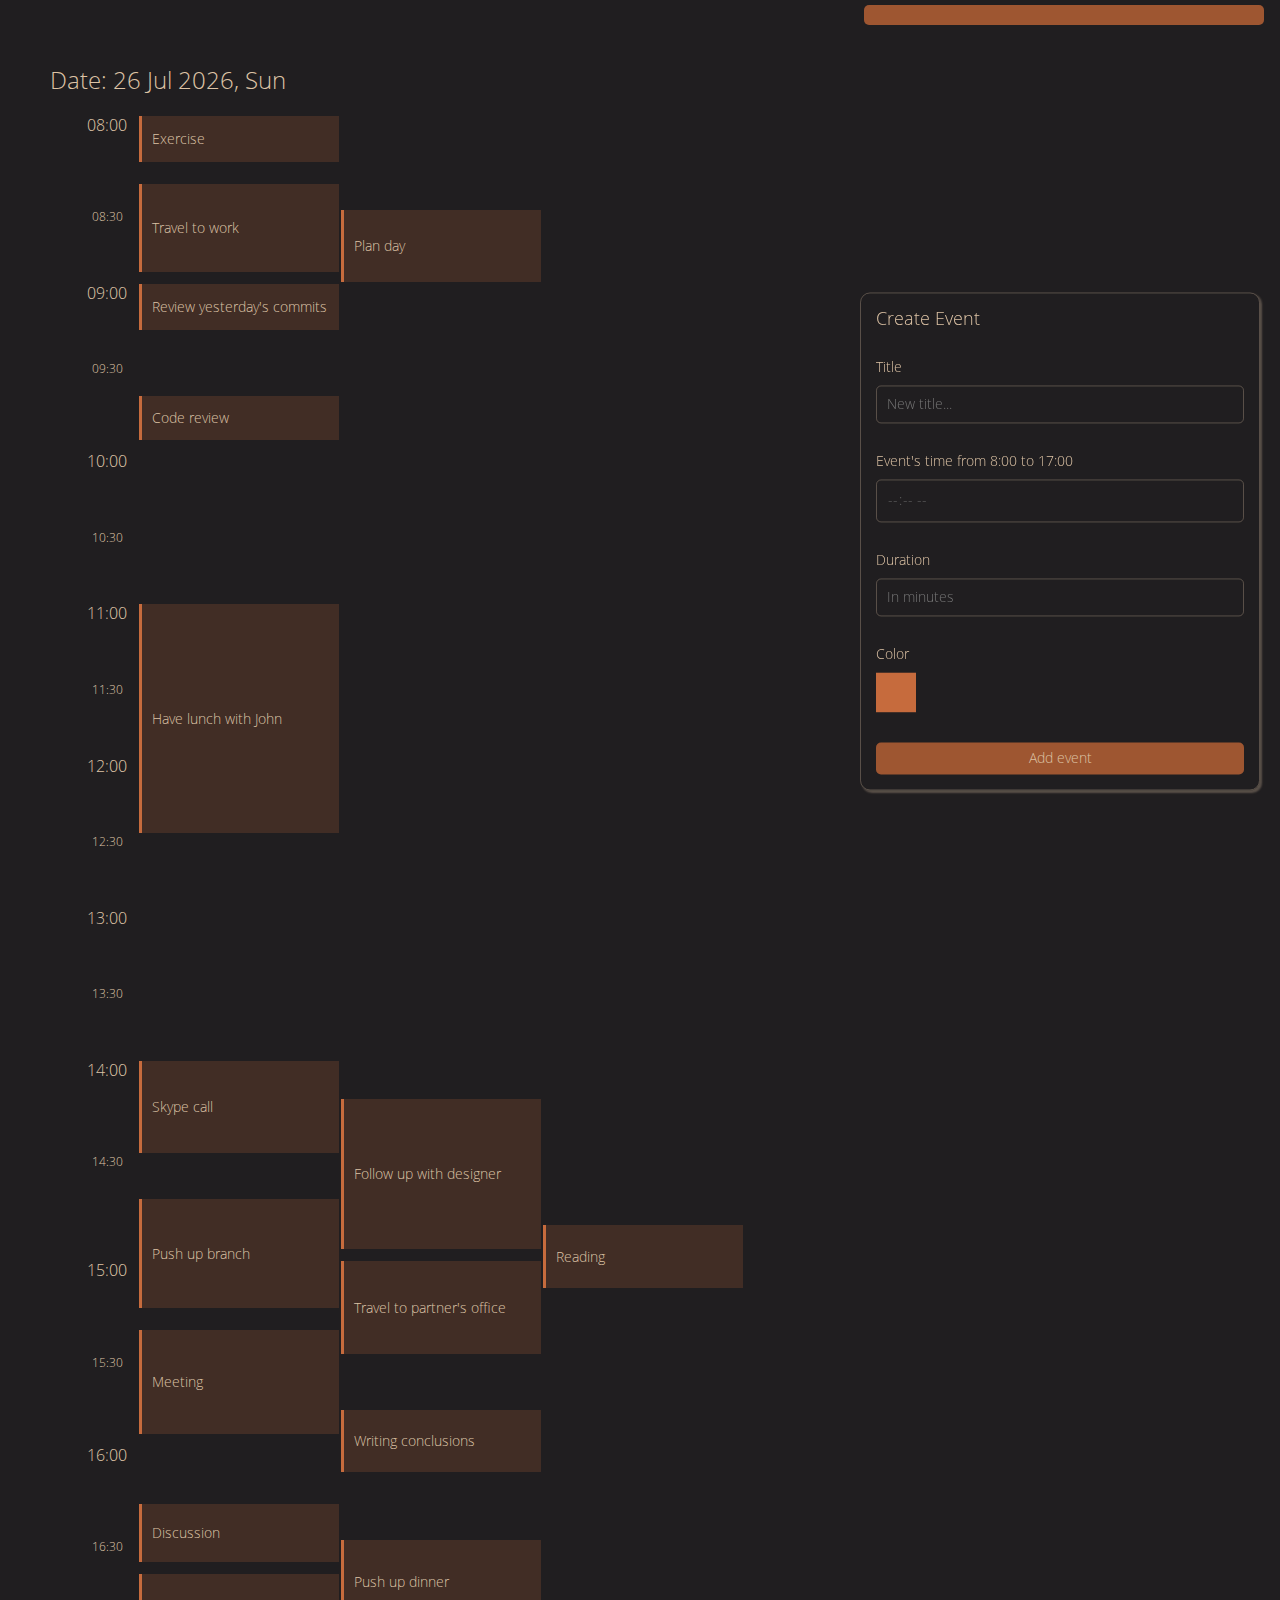
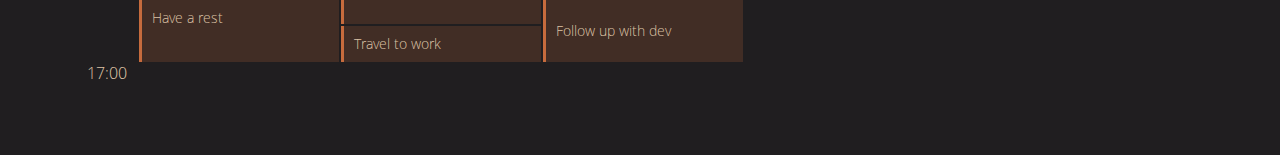
==== commit 6b63b012: "files modified" ====
--- a/markup/index.html
+++ b/markup/index.html
@@ -38,14 +38,14 @@
                                 </label>
                                 <label class="form__label">
                                     Color
-                                    <input type="color" id="form__color-input" value="#6e9ecf">
+                                    <input type="color" id="form__color-input" value="#c66b3d">
                                 </label>
                                 <button class="button form__button" id="form__add-button">Add event</button>
                             </div>
                         </form>
                     </div>
                 </div>
-                <div class="calendar__notification calendar__notification-hidden"></div>
+                <div class="calendar__notification "></div>
             </main>
         </div>
         <script src="../js/eventsArr.js"></script>
--- a/css/main.css
+++ b/css/main.css
@@ -205,22 +205,15 @@
 }
 
 body {
-  display: -webkit-box;
-  display: -ms-flexbox;
-  display: flex;
-  -webkit-box-orient: vertical;
-  -webkit-box-direction: normal;
-      -ms-flex-direction: column;
-          flex-direction: column;
-  -webkit-box-pack: justify;
-      -ms-flex-pack: justify;
-          justify-content: space-between;
+  position: relative;
   padding: 50px;
   min-width: 320px;
   min-height: 100vh;
   font-size: 14px;
   font-weight: 300;
   font-family: "opensans";
+  background: #201e20;
+  color: #ddc3a5;
   -webkit-transition: 0.5s ease;
   transition: 0.5s ease;
 }
@@ -236,14 +229,7 @@
 }
 
 .container {
-  display: -webkit-box;
-  display: -ms-flexbox;
-  display: flex;
-  -webkit-box-pack: center;
-      -ms-flex-pack: center;
-          justify-content: center;
   max-width: 2100px;
-  margin: 0 auto;
   padding: 0 15px;
 }
 
@@ -251,14 +237,40 @@
   width: 100%;
   padding: 8px;
   border-radius: 5px;
-  background-color: #1e3d59;
-  color: #fff;
+  background-color: #9e5631;
+  color: #ddc3a5;
   border: none;
   cursor: pointer;
 }
 
 .button:hover {
-  background: rgba(30, 61, 89, 0.95);
+  background: rgba(158, 86, 49, 0.95);
+}
+
+input[type='color'] {
+  -webkit-appearance: none;
+     -moz-appearance: none;
+          appearance: none;
+  width: 40px;
+  height: 40px;
+  border: none;
+}
+
+input[type='color']:hover {
+  -webkit-box-shadow: 2px 2px 2px rgba(221, 195, 165, 0.3);
+          box-shadow: 2px 2px 2px rgba(221, 195, 165, 0.3);
+}
+
+input[type='color']::-webkit-color-swatch-wrapper {
+  padding: 0;
+}
+
+input[type='color']::-webkit-color-swatch {
+  border: none;
+}
+
+input[type="time"]::-webkit-calendar-picker-indicator {
+  background: transparent;
 }
 
 .text-center {
@@ -282,22 +294,7 @@
 }
 
 table {
-  margin: 20px auto;
-}
-
-.calendar {
-  display: -webkit-box;
-  display: -ms-flexbox;
-  display: flex;
-  -webkit-box-pack: justify;
-      -ms-flex-pack: justify;
-          justify-content: space-between;
-}
-
-.calendar__body {
-  -webkit-box-flex: 0;
-      -ms-flex: 0 0 calc(100% / 3 * 2);
-          flex: 0 0 calc(100% / 3 * 2);
+  margin: 20px;
 }
 
 .calendar__events-desc {
@@ -323,16 +320,19 @@
   -webkit-transform: translate(-15%, 1%);
           transform: translate(-15%, 1%);
   font-size: 18px;
-  color: #1e3d59;
+  color: #9e5631;
   cursor: pointer;
   visibility: hidden;
   opacity: 0;
 }
 
 .calendar__form {
-  -webkit-box-flex: 0;
-      -ms-flex: 0 0 calc(100% / 3);
-          flex: 0 0 calc(100% / 3);
+  position: fixed;
+  top: 50%;
+  right: 0;
+  -webkit-transform: translate(-5%, -33%);
+          transform: translate(-5%, -33%);
+  width: 400px;
 }
 
 .form {
@@ -347,9 +347,9 @@
   margin: 20px auto;
   padding: 15px;
   border-radius: 10px;
-  border: 1px solid rgba(0, 0, 0, 0.1);
-  -webkit-box-shadow: 2px 2px 2px rgba(0, 0, 0, 0.3);
-          box-shadow: 2px 2px 2px rgba(0, 0, 0, 0.3);
+  border: 1px solid rgba(221, 195, 165, 0.3);
+  -webkit-box-shadow: 2px 2px 2px rgba(221, 195, 165, 0.3);
+          box-shadow: 2px 2px 2px rgba(221, 195, 165, 0.3);
 }
 
 .form__title {
@@ -367,7 +367,9 @@
   margin: 5px 0 0;
   padding: 10px;
   width: 100%;
-  border: 1px solid rgba(0, 0, 0, 0.1);
+  background: inherit;
+  color: #666;
+  border: 1px solid rgba(221, 195, 165, 0.3);
   border-radius: 5px;
   outline: none;
 }
@@ -378,36 +380,14 @@
 }
 
 .form__input:hover, .form__input:focus {
-  -webkit-box-shadow: 2px 2px 2px rgba(0, 0, 0, 0.3);
-          box-shadow: 2px 2px 2px rgba(0, 0, 0, 0.3);
+  -webkit-box-shadow: 2px 2px 2px rgba(221, 195, 165, 0.3);
+          box-shadow: 2px 2px 2px rgba(221, 195, 165, 0.3);
 }
 
 .form__input,
 .form input[type='color'] {
   display: block;
   margin: 10px 0 0;
-}
-
-.form input[type='color'] {
-  -webkit-appearance: none;
-     -moz-appearance: none;
-          appearance: none;
-  width: 40px;
-  height: 40px;
-  border: none;
-}
-
-.form input[type='color']:hover {
-  -webkit-box-shadow: 2px 2px 2px rgba(0, 0, 0, 0.3);
-          box-shadow: 2px 2px 2px rgba(0, 0, 0, 0.3);
-}
-
-.form input[type='color']::-webkit-color-swatch-wrapper {
-  padding: 0;
-}
-
-.form input[type='color']::-webkit-color-swatch {
-  border: none;
 }
 
 .form__button {
@@ -424,8 +404,8 @@
   width: 400px;
   white-space: nowrap;
   text-overflow: ellipsis;
-  background: #1e3d59;
-  color: #fff;
+  background: #9e5631;
+  color: #ddc3a5;
   border-radius: 5px;
   overflow: hidden;
 }
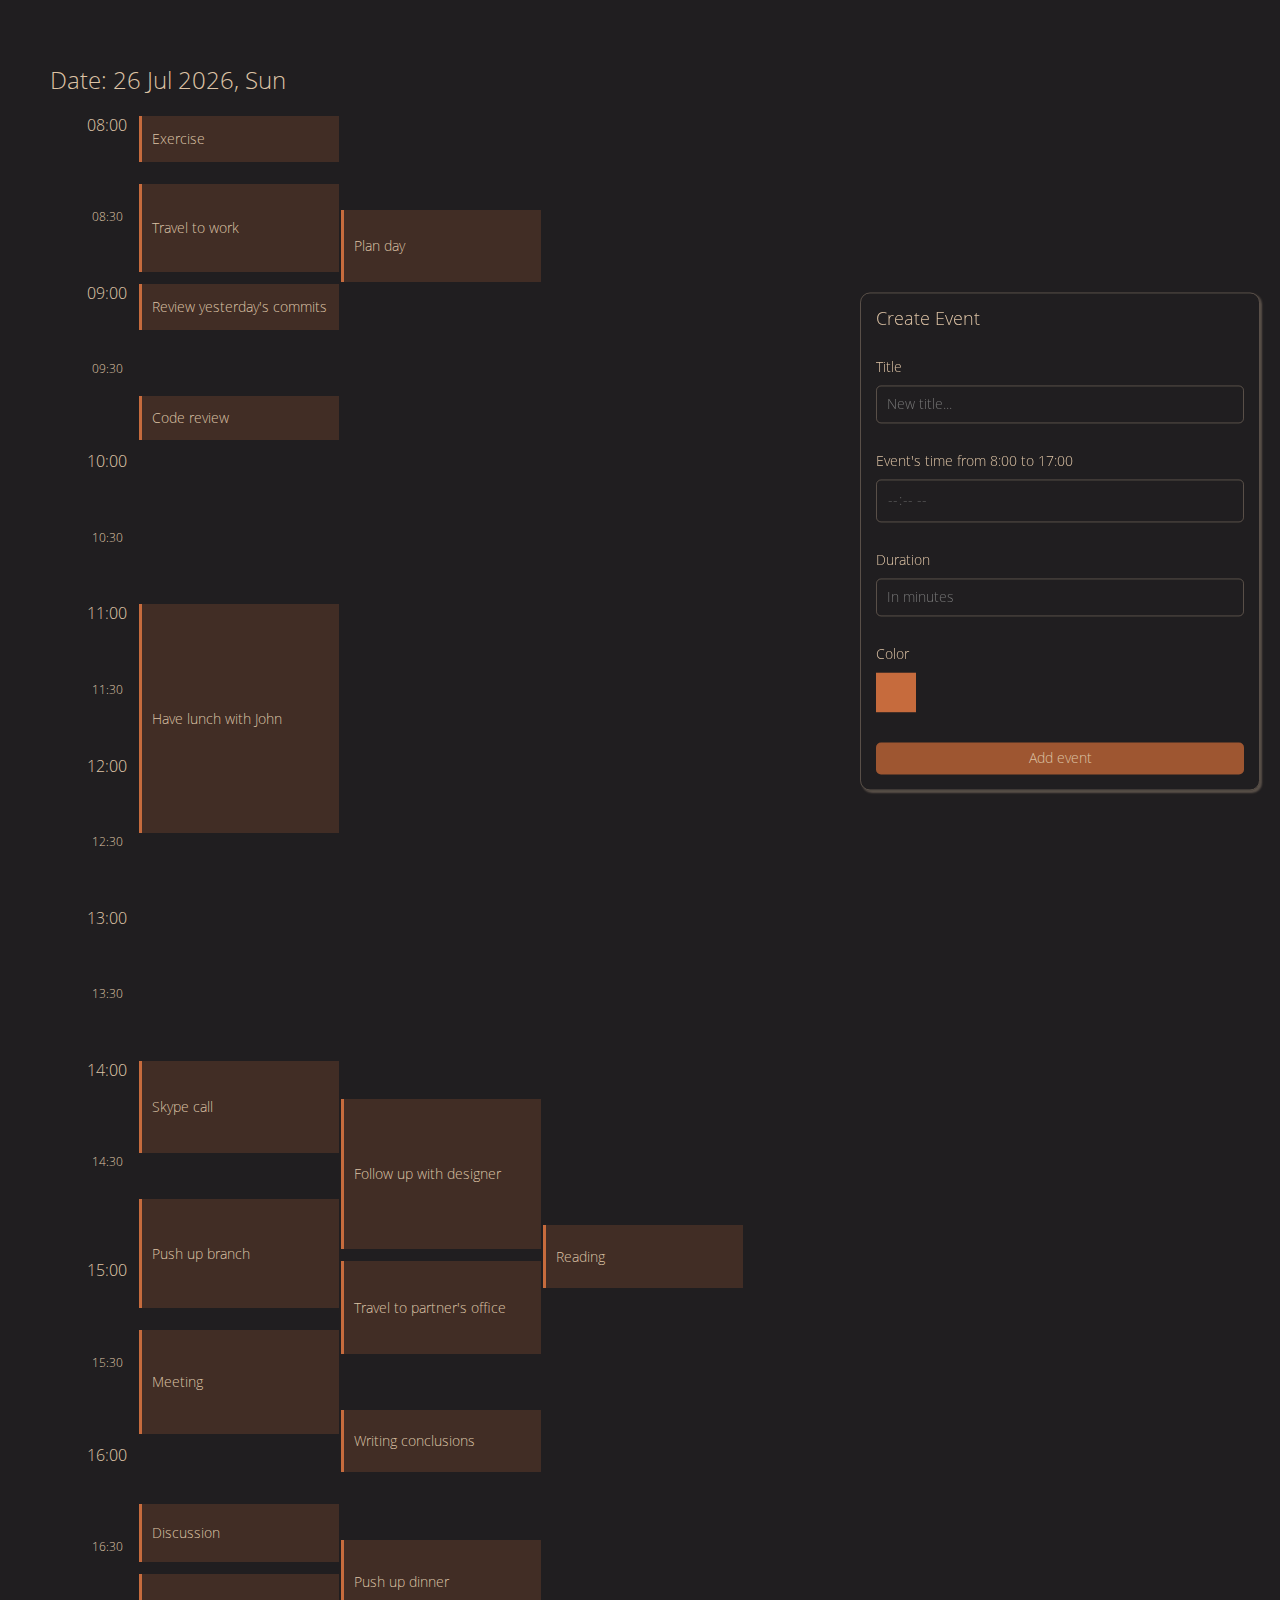
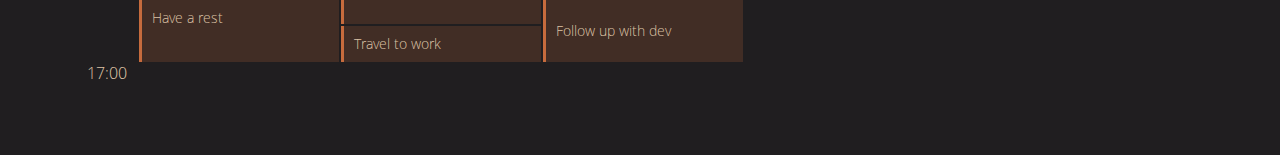
==== commit 47f7dd28: "files modified" ====
--- a/markup/index.html
+++ b/markup/index.html
@@ -45,7 +45,7 @@
                         </form>
                     </div>
                 </div>
-                <div class="calendar__notification "></div>
+                <div class="calendar__notification calendar__notification-hidden"></div>
             </main>
         </div>
         <script src="../js/eventsArr.js"></script>
